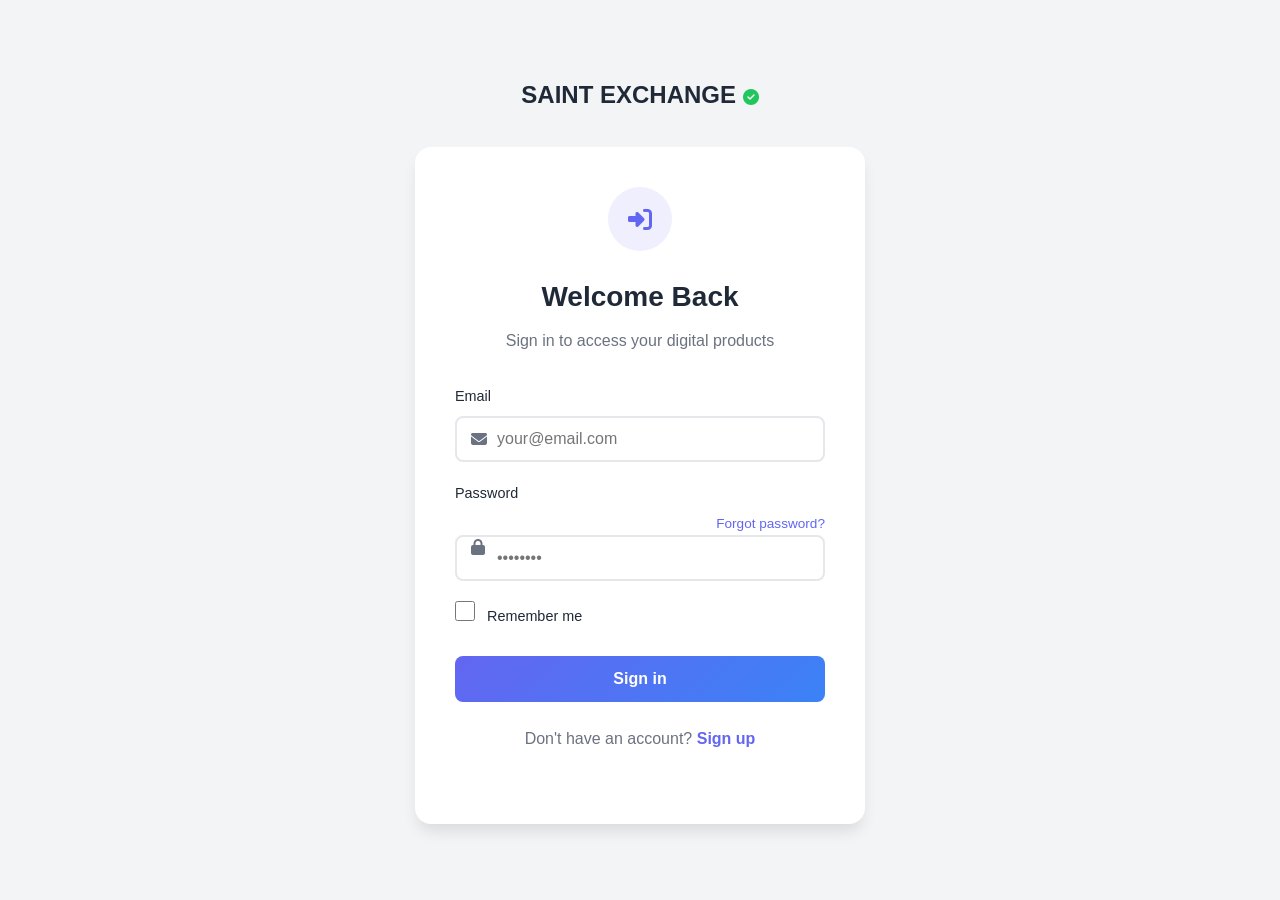
==== login.html @ 4fa2c072 "Add files via upload" ====
<!DOCTYPE html>
<html lang="en">
<head>
    <meta charset="UTF-8">
    <meta name="viewport" content="width=device-width, initial-scale=1.0">
    <title>Login - SAINT EXCHANGE</title>
    <link rel="stylesheet" href="css/style.css">
    <link rel="stylesheet" href="css/auth.css">
    <link rel="stylesheet" href="https://cdnjs.cloudflare.com/ajax/libs/font-awesome/6.4.0/css/all.min.css">
</head>
<body class="auth-page">
    <div class="auth-container">
        <div class="logo-center">
            <h1> SAINT EXCHANGE <span class="verified"><i class="fas fa-check-circle"></i></span></h1>
        </div>
        
        <div class="auth-card">
            <div class="auth-icon">
                <i class="fas fa-sign-in-alt"></i>
            </div>
            <h2>Welcome Back</h2>
            <p>Sign in to access your digital products</p>
            
            <form class="auth-form">
                <div class="form-group">
                    <label>Email</label>
                    <div class="input-with-icon">
                        <i class="fas fa-envelope"></i>
                        <input type="email" placeholder="your@email.com" required>
                    </div>
                </div>
                
                <div class="form-group">
                    <label>Password</label>
                    <a href="#" class="forgot-link">Forgot password?</a>
                    <div class="input-with-icon">
                        <i class="fas fa-lock"></i>
                        <input type="password" placeholder="••••••••" required>
                    </div>
                </div>
                
                <div class="form-group remember">
                    <label class="checkbox">
                        <input type="checkbox">
                        <span>Remember me</span>
                    </label>
                </div>
                
                <button type="submit" class="btn-auth">Sign in</button>
            </form>
            
            <p class="auth-switch">
                Don't have an account? <a href="register.html">Sign up</a>
            </p>
        </div>
    </div>
    
    <script src="js/auth.js"></script>
</body>
</html>
---- css/style.css ----
/* ============================================
   FRIENDYLOGS - MAIN STYLESHEET
   ============================================ */

:root {
    --primary: #6366f1;
    --primary-dark: #4f46e5;
    --secondary: #ec4899;
    --success: #22c55e;
    --warning: #f59e0b;
    --danger: #ef4444;
    --dark: #1f2937;
    --gray: #6b7280;
    --light-gray: #f3f4f6;
    --white: #ffffff;
    --shadow: 0 4px 6px -1px rgba(0, 0, 0, 0.1);
    --shadow-lg: 0 10px 15px -3px rgba(0, 0, 0, 0.1);
}

* {
    margin: 0;
    padding: 0;
    box-sizing: border-box;
}

body {
    font-family: -apple-system, BlinkMacSystemFont, 'Segoe UI', Roboto, 'Helvetica Neue', Arial, sans-serif;
    background: var(--light-gray);
    color: var(--dark);
    line-height: 1.6;
}

/* Header */
.main-header {
    background: var(--white);
    box-shadow: var(--shadow);
    position: sticky;
    top: 0;
    z-index: 1000;
}

.header-top {
    display: flex;
    justify-content: space-between;
    align-items: center;
    padding: 1rem 2rem;
    border-bottom: 1px solid var(--light-gray);
}

.logo h1 {
    font-size: 1.5rem;
    font-weight: 800;
    display: flex;
    align-items: center;
    gap: 0.5rem;
}

.verified {
    color: var(--success);
    font-size: 1rem;
}

.auth-buttons {
    display: flex;
    gap: 1rem;
}

.btn {
    padding: 0.5rem 1.5rem;
    border-radius: 0.5rem;
    text-decoration: none;
    font-weight: 500;
    transition: all 0.3s;
}

.btn-login {
    color: var(--gray);
    border: 1px solid transparent;
}

.btn-login:hover {
    color: var(--primary);
}

.btn-register {
    background: var(--primary);
    color: var(--white);
}

.btn-register:hover {
    background: var(--primary-dark);
}

/* Navigation */
.main-nav {
    padding: 0 2rem;
    overflow-x: auto;
    white-space: nowrap;
    -webkit-overflow-scrolling: touch;
}

.main-nav ul {
    display: flex;
    list-style: none;
    gap: 2rem;
    padding: 1rem 0;
}

.main-nav a {
    color: var(--gray);
    text-decoration: none;
    font-weight: 500;
    padding-bottom: 0.5rem;
    border-bottom: 2px solid transparent;
    transition: all 0.3s;
}

.main-nav a:hover,
.main-nav a.active {
    color: var(--primary);
    border-bottom-color: var(--primary);
}

/* Hero Carousel */
.hero-carousel {
    position: relative;
    height: 400px;
    overflow: hidden;
    margin: 2rem;
    border-radius: 1rem;
}

.carousel-container {
    position: relative;
    height: 100%;
}

.carousel-slide {
    position: absolute;
    top: 0;
    left: 0;
    width: 100%;
    height: 100%;
    opacity: 0;
    transition: opacity 0.5s;
}

.carousel-slide.active {
    opacity: 1;
}

.carousel-slide img {
    width: 100%;
    height: 100%;
    object-fit: cover;
}

.carousel-content {
    position: absolute;
    bottom: 2rem;
    left: 2rem;
    color: var(--white);
    max-width: 500px;
}

.carousel-content h2 {
    font-size: 2rem;
    margin-bottom: 0.5rem;
    text-shadow: 2px 2px 4px rgba(0,0,0,0.3);
}

.carousel-btn {
    position: absolute;
    top: 50%;
    transform: translateY(-50%);
    background: rgba(255,255,255,0.3);
    border: none;
    width: 3rem;
    height: 3rem;
    border-radius: 50%;
    cursor: pointer;
    color: var(--white);
    font-size: 1.2rem;
    transition: all 0.3s;
}

.carousel-btn:hover {
    background: rgba(255,255,255,0.5);
}

.carousel-btn.prev { left: 1rem; }
.carousel-btn.next { right: 1rem; }

.carousel-dots {
    position: absolute;
    bottom: 1rem;
    left: 50%;
    transform: translateX(-50%);
    display: flex;
    gap: 0.5rem;
}

.dot {
    width: 8px;
    height: 8px;
    border-radius: 50%;
    background: rgba(255,255,255,0.5);
    cursor: pointer;
}

.dot.active {
    background: var(--white);
    width: 24px;
    border-radius: 4px;
}

/* Product Sections */
.product-section {
    padding: 2rem;
    max-width: 1400px;
    margin: 0 auto;
}

.section-header {
    display: flex;
    justify-content: space-between;
    align-items: center;
    margin-bottom: 1.5rem;
}

.section-header h2 {
    font-size: 1.5rem;
    font-weight: 700;
}

.view-more {
    color: var(--primary);
    text-decoration: none;
    display: flex;
    align-items: center;
    gap: 0.5rem;
    font-weight: 500;
}

.product-grid {
    display: grid;
    grid-template-columns: repeat(auto-fill, minmax(250px, 1fr));
    gap: 1.5rem;
}

.product-card {
    background: var(--white);
    border-radius: 1rem;
    overflow: hidden;
    box-shadow: var(--shadow);
    transition: transform 0.3s, box-shadow 0.3s;
    position: relative;
    text-decoration: none;
    color: inherit;
    display: block;
}

.product-card:hover {
    transform: translateY(-5px);
    box-shadow: var(--shadow-lg);
}

.product-card img {
    width: 100%;
    height: 150px;
    object-fit: cover;
}

.product-card h3 {
    padding: 1rem;
    font-size: 0.9rem;
    font-weight: 600;
}

.discount-badge {
    position: absolute;
    top: 0.5rem;
    right: 0.5rem;
    background: var(--danger);
    color: var(--white);
    padding: 0.25rem 0.5rem;
    border-radius: 0.25rem;
    font-size: 0.75rem;
    font-weight: 600;
}

.product-number {
    position: absolute;
    top: 0.5rem;
    left: 0.5rem;
    background: rgba(0,0,0,0.7);
    color: var(--white);
    width: 2rem;
    height: 2rem;
    border-radius: 50%;
    display: flex;
    align-items: center;
    justify-content: center;
    font-weight: 600;
}

.new-badge {
    position: absolute;
    top: 0.5rem;
    left: 0.5rem;
    background: var(--warning);
    color: var(--white);
    padding: 0.25rem 0.5rem;
    border-radius: 0.25rem;
    font-size: 0.75rem;
    font-weight: 600;
}

.free-badge {
    position: absolute;
    top: 0.5rem;
    left: 0.5rem;
    background: var(--success);
    color: var(--white);
    padding: 0.25rem 0.5rem;
    border-radius: 0.25rem;
    font-size: 0.75rem;
    font-weight: 600;
}

/* Recent Orders */
.recent-orders {
    padding: 2rem;
    background: var(--white);
    margin: 2rem;
    border-radius: 1rem;
}

.recent-orders h2 {
    margin-bottom: 1.5rem;
    font-size: 1.5rem;
}

.orders-scroll-container {
    overflow-x: auto;
    padding-bottom: 1rem;
}

.orders-track {
    display: flex;
    gap: 1rem;
    animation: scroll 30s linear infinite;
}

.order-card {
    min-width: 280px;
    background: var(--light-gray);
    border-radius: 0.75rem;
    padding: 1rem;
    border: 1px solid #e5e7eb;
}

.order-header {
    display: flex;
    align-items: center;
    gap: 0.5rem;
    margin-bottom: 0.5rem;
    color: var(--gray);
    font-size: 0.9rem;
}

.order-header i {
    color: var(--primary);
}

.order-customer {
    font-weight: 600;
    color: var(--dark);
}

.order-item {
    color: var(--gray);
    font-size: 0.85rem;
    margin-bottom: 0.5rem;
}

.order-price {
    color: var(--primary);
    font-weight: 700;
    font-size: 1.1rem;
    display: flex;
    align-items: center;
    gap: 0.25rem;
}

@keyframes scroll {
    0% { transform: translateX(0); }
    100% { transform: translateX(-50%); }
}

/* Submit Request */
.submit-request {
    max-width: 800px;
    margin: 3rem auto;
    padding: 0 2rem;
}

.submit-request h2 {
    font-size: 1.75rem;
    margin-bottom: 0.5rem;
}

.submit-request > p {
    color: var(--gray);
    margin-bottom: 2rem;
}

.request-form {
    background: var(--white);
    padding: 2rem;
    border-radius: 1rem;
    box-shadow: var(--shadow);
}

.form-row {
    display: grid;
    grid-template-columns: 1fr 1fr;
    gap: 1rem;
}

.form-group {
    margin-bottom: 1.5rem;
}

.form-group label {
    display: block;
    margin-bottom: 0.5rem;
    font-weight: 500;
    color: var(--dark);
}

.form-group input,
.form-group textarea {
    width: 100%;
    padding: 0.75rem;
    border: 1px solid #e5e7eb;
    border-radius: 0.5rem;
    font-size: 1rem;
    transition: border-color 0.3s;
}

.form-group input:focus,
.form-group textarea:focus {
    outline: none;
    border-color: var(--primary);
}

.char-count {
    display: block;
    text-align: right;
    font-size: 0.85rem;
    color: var(--gray);
    margin-top: 0.25rem;
}

.btn-submit {
    width: 100%;
    padding: 1rem;
    background: var(--primary);
    color: var(--white);
    border: none;
    border-radius: 0.5rem;
    font-size: 1rem;
    font-weight: 600;
    cursor: pointer;
    display: flex;
    align-items: center;
    justify-content: center;
    gap: 0.5rem;
    transition: background 0.3s;
}

.btn-submit:hover {
    background: var(--primary-dark);
}

/* Footer */
.main-footer {
    background: var(--white);
    padding: 3rem 2rem 1rem;
    margin-top: 3rem;
    border-top: 1px solid var(--light-gray);
}

.footer-links {
    display: flex;
    justify-content: center;
    gap: 2rem;
    margin-bottom: 1.5rem;
    flex-wrap: wrap;
}

.footer-links a {
    color: var(--gray);
    text-decoration: none;
    font-weight: 500;
}

.footer-links a:hover {
    color: var(--primary);
}

.social-links {
    display: flex;
    justify-content: center;
    gap: 1rem;
    margin-bottom: 1.5rem;
}

.social-links a {
    width: 2.5rem;
    height: 2.5rem;
    border-radius: 50%;
    background: var(--light-gray);
    display: flex;
    align-items: center;
    justify-content: center;
    color: var(--gray);
    text-decoration: none;
    transition: all 0.3s;
}

.social-links a:hover {
    background: var(--primary);
    color: var(--white);
}

.footer-bottom {
    text-align: center;
    color: var(--gray);
    font-size: 0.9rem;
    padding-top: 1.5rem;
    border-top: 1px solid var(--light-gray);
}

/* Scroll to Top */
.scroll-top {
    position: fixed;
    bottom: 2rem;
    right: 2rem;
    width: 3rem;
    height: 3rem;
    border-radius: 50%;
    background: var(--primary);
    color: var(--white);
    border: none;
    cursor: pointer;
    display: flex;
    align-items: center;
    justify-content: center;
    font-size: 1.2rem;
    box-shadow: var(--shadow-lg);
    opacity: 0;
    visibility: hidden;
    transition: all 0.3s;
}

.scroll-top.visible {
    opacity: 1;
    visibility: visible;
}

/* Chat Widget */
.chat-widget {
    position: fixed;
    bottom: 6rem;
    right: 2rem;
    z-index: 999;
}

.chat-btn {
    width: 3.5rem;
    height: 3.5rem;
    border-radius: 50%;
    background: linear-gradient(135deg, var(--primary), var(--secondary));
    color: var(--white);
    border: none;
    cursor: pointer;
    font-size: 1.5rem;
    box-shadow: var(--shadow-lg);
    transition: transform 0.3s;
}

.chat-btn:hover {
    transform: scale(1.1);
}

/* Responsive */
@media (max-width: 768px) {
    .header-top {
        padding: 1rem;
    }
    
    .main-nav {
        padding: 0 1rem;
    }
    
    .hero-carousel {
        margin: 1rem;
        height: 250px;
    }
    
    .product-section {
        padding: 1rem;
    }
    
    .product-grid {
        grid-template-columns: repeat(2, 1fr);
        gap: 1rem;
    }
    
    .form-row {
        grid-template-columns: 1fr;
    }
    
    .orders-track {
        animation: scroll 20s linear infinite;
    }
}
---- css/auth.css ----
/* ============================================
   AUTHENTICATION STYLES
   ============================================ */

.auth-page {
    background: var(--light-gray);
    min-height: 100vh;
    display: flex;
    align-items: center;
    justify-content: center;
    padding: 2rem;
}

.auth-container {
    width: 100%;
    max-width: 450px;
}

.logo-center {
    text-align: center;
    margin-bottom: 2rem;
}

.logo-center h1 {
    font-size: 1.5rem;
    justify-content: center;
}

.auth-card {
    background: var(--white);
    padding: 2.5rem;
    border-radius: 1rem;
    box-shadow: var(--shadow-lg);
    text-align: center;
}

.auth-icon {
    width: 4rem;
    height: 4rem;
    border-radius: 50%;
    background: rgba(99, 102, 241, 0.1);
    color: var(--primary);
    display: flex;
    align-items: center;
    justify-content: center;
    font-size: 1.5rem;
    margin: 0 auto 1.5rem;
}

.auth-icon.register {
    background: rgba(236, 72, 153, 0.1);
    color: var(--secondary);
}

.auth-card h2 {
    font-size: 1.75rem;
    margin-bottom: 0.5rem;
}

.auth-card > p {
    color: var(--gray);
    margin-bottom: 2rem;
}

.auth-form {
    text-align: left;
}

.auth-form .form-group {
    margin-bottom: 1.25rem;
}

.auth-form label {
    display: block;
    margin-bottom: 0.5rem;
    font-weight: 500;
    font-size: 0.9rem;
}

.input-with-icon {
    position: relative;
}

.input-with-icon i {
    position: absolute;
    left: 1rem;
    top: 50%;
    transform: translateY(-50%);
    color: var(--gray);
}

.input-with-icon input {
    width: 100%;
    padding: 0.75rem 1rem 0.75rem 2.5rem;
    border: 2px solid #e5e7eb;
    border-radius: 0.5rem;
    font-size: 1rem;
    transition: all 0.3s;
}

.input-with-icon input:focus {
    outline: none;
    border-color: var(--primary);
}

.forgot-link {
    float: right;
    font-size: 0.85rem;
    color: var(--primary);
    text-decoration: none;
}

.remember {
    display: flex;
    align-items: center;
}

.remember input {
    margin-right: 0.5rem;
}

.checkbox {
    display: flex;
    align-items: center;
    gap: 0.5rem;
    cursor: pointer;
}

.checkbox input {
    width: 1.25rem;
    height: 1.25rem;
    accent-color: var(--primary);
}

.btn-auth {
    width: 100%;
    padding: 0.875rem;
    background: linear-gradient(135deg, var(--primary), #3b82f6);
    color: var(--white);
    border: none;
    border-radius: 0.5rem;
    font-size: 1rem;
    font-weight: 600;
    cursor: pointer;
    transition: transform 0.3s, box-shadow 0.3s;
}

.btn-auth:hover {
    transform: translateY(-2px);
    box-shadow: 0 4px 12px rgba(99, 102, 241, 0.4);
}

.auth-switch {
    margin-top: 1.5rem;
    color: var(--gray);
}

.auth-switch a {
    color: var(--primary);
    text-decoration: none;
    font-weight: 600;
}

.auth-features {
    text-align: center;
    margin-top: 2rem;
    color: var(--gray);
}

.auth-features i {
    font-size: 3rem;
    color: var(--primary);
    margin-bottom: 0.5rem;
}

.auth-features p {
    font-size: 0.9rem;
}
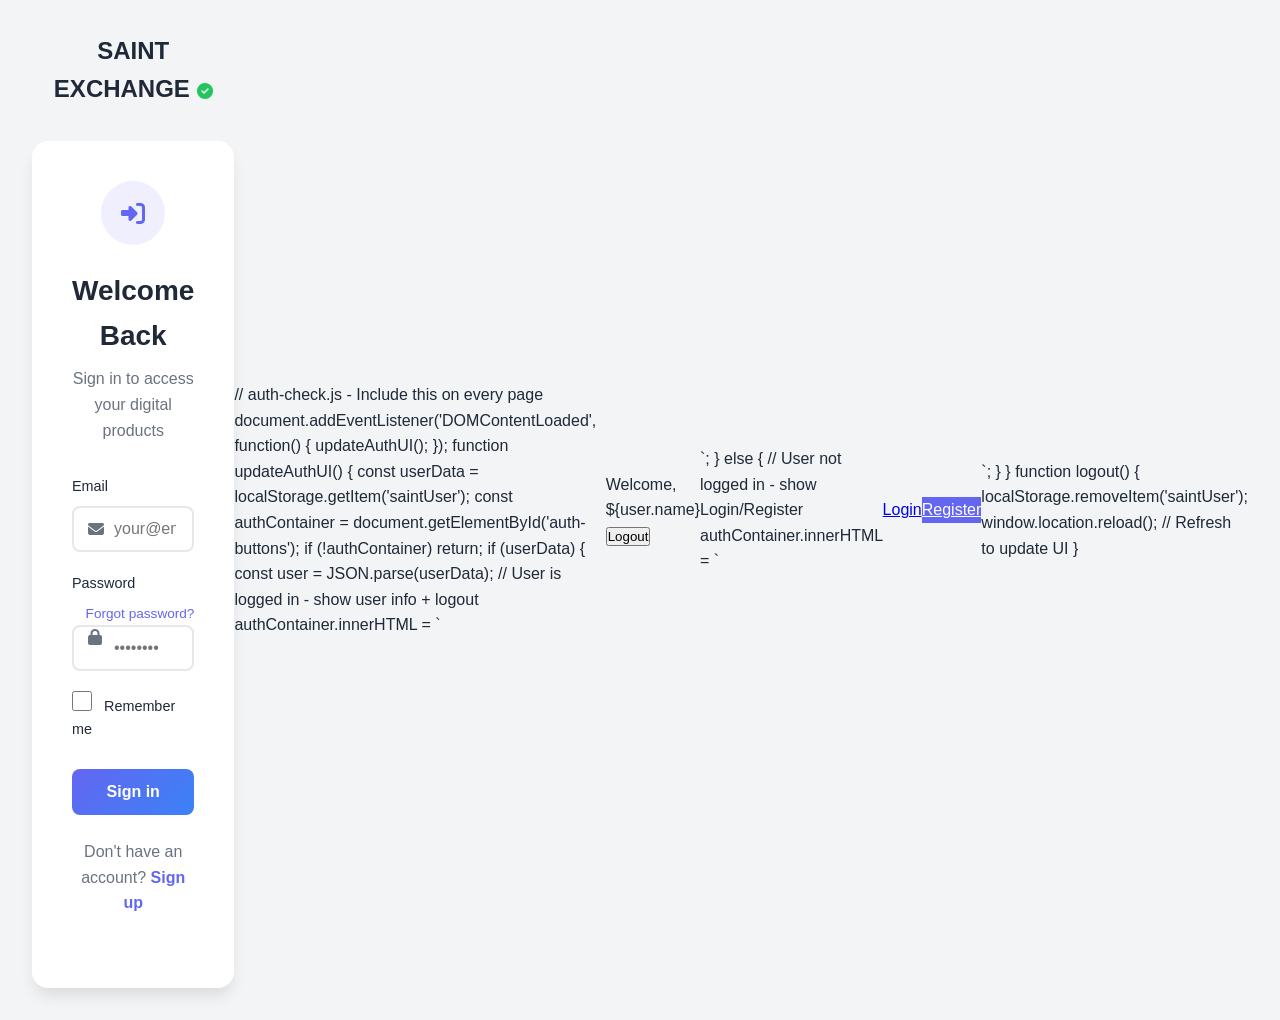
==== commit 4172bca4: "Update login.html" ====
--- a/login.html
+++ b/login.html
@@ -54,7 +54,41 @@
             </p>
         </div>
     </div>
+
+    // auth-check.js - Include this on every page
+document.addEventListener('DOMContentLoaded', function() {
+    updateAuthUI();
+});
+
+function updateAuthUI() {
+    const userData = localStorage.getItem('saintUser');
+    const authContainer = document.getElementById('auth-buttons');
+    
+    if (!authContainer) return;
+    
+    if (userData) {
+        const user = JSON.parse(userData);
+        // User is logged in - show user info + logout
+        authContainer.innerHTML = `
+            <div class="user-nav">
+                <span>Welcome, ${user.name}</span>
+                <button onclick="logout()" class="btn-logout">Logout</button>
+            </div>
+        `;
+    } else {
+        // User not logged in - show Login/Register
+        authContainer.innerHTML = `
+            <a href="login.html" class="nav-link">Login</a>
+            <a href="register.html" class="btn-register">Register</a>
+        `;
+    }
+}
+
+function logout() {
+    localStorage.removeItem('saintUser');
+    window.location.reload(); // Refresh to update UI
+}
     
     <script src="js/auth.js"></script>
 </body>
-</html>+</html>
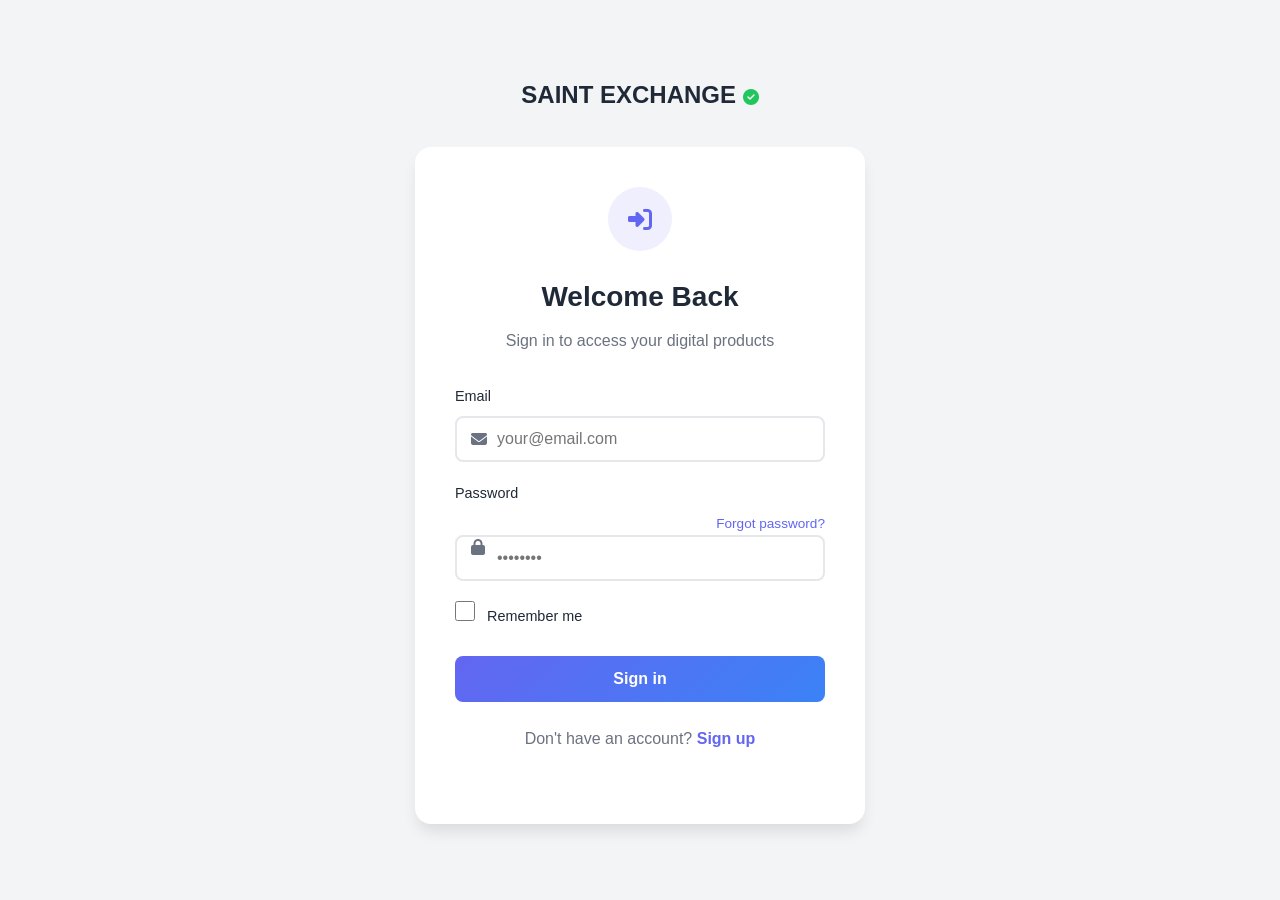
==== commit 3ea93163: "Update login.html" ====
--- a/login.html
+++ b/login.html
@@ -55,40 +55,8 @@
         </div>
     </div>
 
-    // auth-check.js - Include this on every page
-document.addEventListener('DOMContentLoaded', function() {
-    updateAuthUI();
-});
-
-function updateAuthUI() {
-    const userData = localStorage.getItem('saintUser');
-    const authContainer = document.getElementById('auth-buttons');
-    
-    if (!authContainer) return;
-    
-    if (userData) {
-        const user = JSON.parse(userData);
-        // User is logged in - show user info + logout
-        authContainer.innerHTML = `
-            <div class="user-nav">
-                <span>Welcome, ${user.name}</span>
-                <button onclick="logout()" class="btn-logout">Logout</button>
-            </div>
-        `;
-    } else {
-        // User not logged in - show Login/Register
-        authContainer.innerHTML = `
-            <a href="login.html" class="nav-link">Login</a>
-            <a href="register.html" class="btn-register">Register</a>
-        `;
-    }
-}
-
-function logout() {
-    localStorage.removeItem('saintUser');
-    window.location.reload(); // Refresh to update UI
-}
-    
+ 
+          
     <script src="js/auth.js"></script>
 </body>
 </html>
